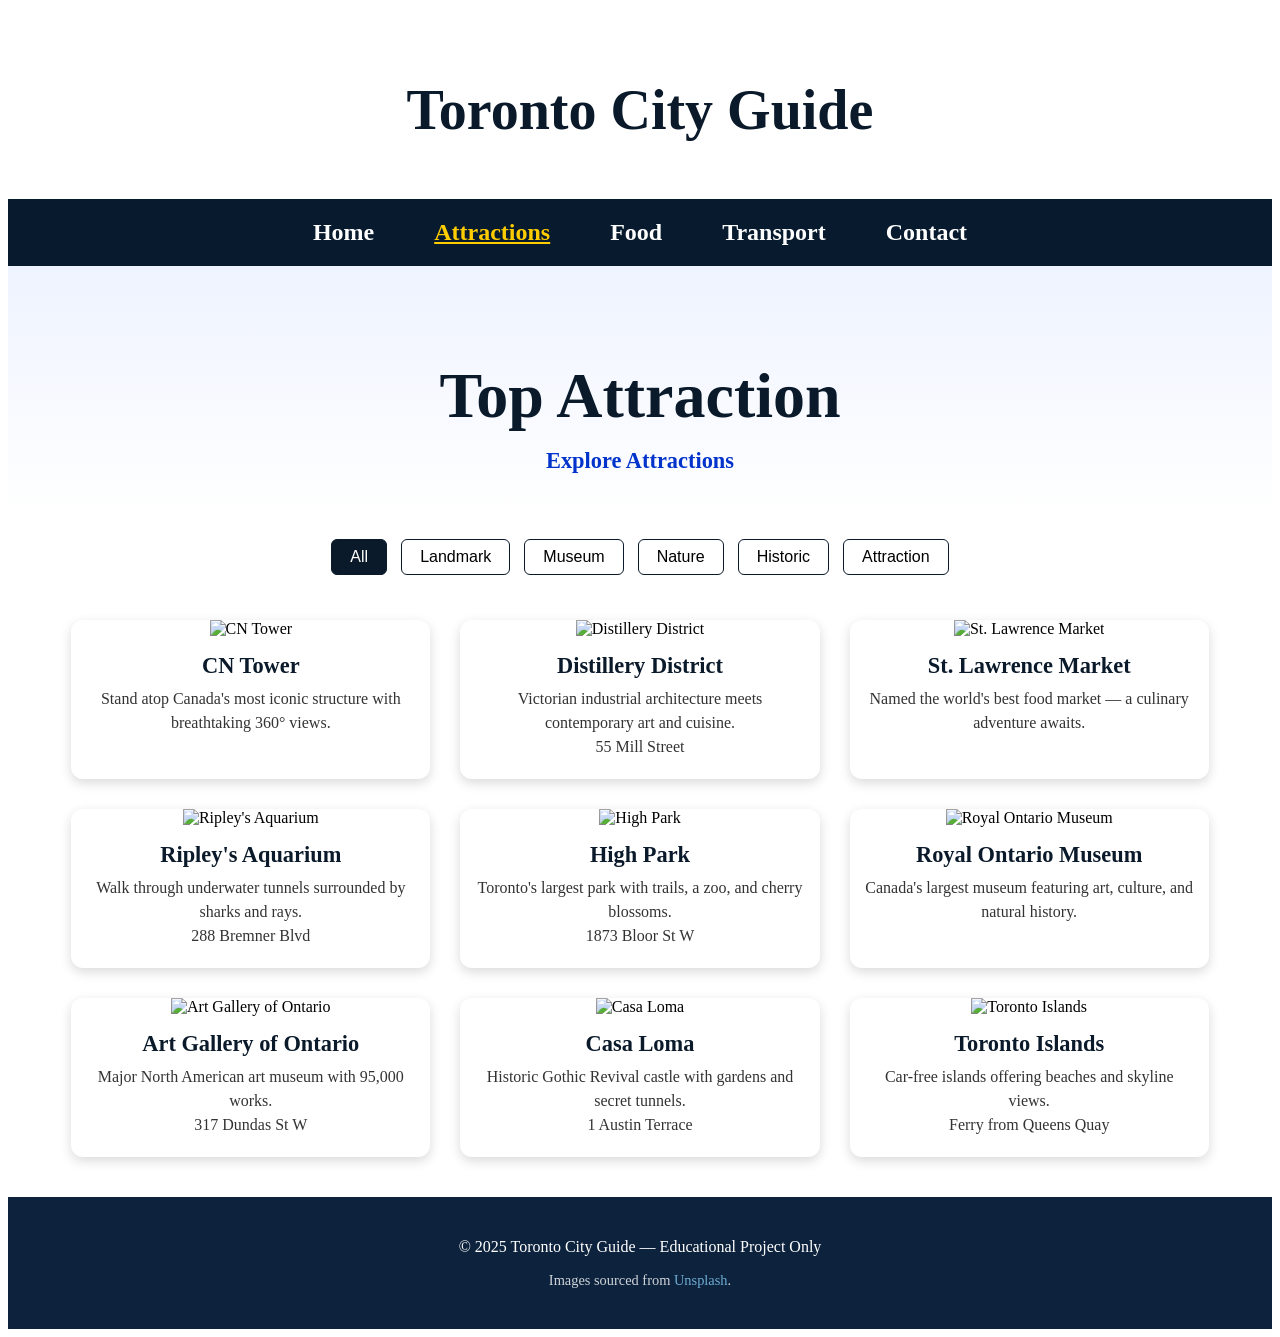
==== attractions.html @ cb55c859 "Add files via upload" ====
<!DOCTYPE html>
<html lang="en">
<head>
    <meta name="viewport" content="width=device-width, initial-scale=1.0">
    <meta charset="UTF-8">
    <link rel="stylesheet" href="attractions.css">
</head>

<body>

<header>
    <h1>Toronto City Guide</h1>
</header>

<nav>
    <a href="index.html">Home</a>
    <a href="attractions.html" class="active">Attractions</a>
    <a href="food.html">Food</a>
    <a href="transport.html">Transport</a>
    <a href="contact.html">Contact</a>
</nav>

<section class="intro-section">
    <h1 class="main-heading">Top Attraction</h1>
    <a href="#attractions" class="explore-link">Explore Attractions</a>
</section>

<section class="filter-section">
    <button class="filter-btn active" data-category="all">All</button>
    <button class="filter-btn" data-category="landmark">Landmark</button>
    <button class="filter-btn" data-category="museum">Museum</button>
    <button class="filter-btn" data-category="nature">Nature</button>
    <button class="filter-btn" data-category="historic">Historic</button>
    <button class="filter-btn" data-category="attraction">Attraction</button>
</section>


<section class="attraction-cards">

    <div class="card" data-category="landmark">
        <img src="images/CNTower.jpg" alt="CN Tower">
        <h3>CN Tower</h3>
        <p>Stand atop Canada's most iconic structure with breathtaking 360° views.</p>
    </div>

    <div class="card" data-category="historic">
        <img src="images/Distillery District.jpg" alt="Distillery District">
        <h3>Distillery District</h3>
        <p>Victorian industrial architecture meets contemporary art and cuisine.<br>55 Mill Street</p>
    </div>

    <div class="card" data-category="historic">
        <img src="images/St. Lawrence Market.jpg" alt="St. Lawrence Market">
        <h3>St. Lawrence Market</h3>
        <p>Named the world's best food market — a culinary adventure awaits.</p>
    </div>

    <div class="card" data-category="attraction">
        <img src="images/Ripley's Aquarium.jpg" alt="Ripley's Aquarium">
        <h3>Ripley's Aquarium</h3>
        <p>Walk through underwater tunnels surrounded by sharks and rays.<br>288 Bremner Blvd</p>
    </div>

    <div class="card" data-category="nature">
        <img src="images/High Park.jpg" alt="High Park">
        <h3>High Park</h3>
        <p>Toronto's largest park with trails, a zoo, and cherry blossoms.<br>1873 Bloor St W</p>
    </div>

    <div class="card" data-category="museum">
        <img src="images/Royal Ontario Museum.jpg" alt="Royal Ontario Museum">
        <h3>Royal Ontario Museum</h3>
        <p>Canada's largest museum featuring art, culture, and natural history.</p>
    </div>

    <div class="card" data-category="museum">
        <img src="images/Art Gallery of Ontario.jpg" alt="Art Gallery of Ontario">
        <h3>Art Gallery of Ontario</h3>
        <p>Major North American art museum with 95,000 works.<br>317 Dundas St W</p>
    </div>

    <div class="card" data-category="landmark">
        <img src="images/Casa Loma.jpg" alt="Casa Loma">
        <h3>Casa Loma</h3>
        <p>Historic Gothic Revival castle with gardens and secret tunnels.<br>1 Austin Terrace</p>
    </div>

    <div class="card" data-category="nature">
        <img src="images/Toronto Islands.jpg" alt="Toronto Islands">
        <h3>Toronto Islands</h3>
        <p>Car-free islands offering beaches and skyline views.<br>Ferry from Queens Quay</p>
    </div>

</section>
<script>
const filterButtons = document.querySelectorAll(".filter-btn");
const cards = document.querySelectorAll(".card");

filterButtons.forEach(button => {
    button.addEventListener("click", () => {

        filterButtons.forEach(btn => btn.classList.remove("active"));
        button.classList.add("active");
        
        const category = button.dataset.category;

        cards.forEach(card => {
            
            if (category === "all") {
                card.style.display = "block";
            } 
            
            else if (card.dataset.category === category) {
                card.style.display = "block";
            } 
            
            else {
                card.style.display = "none";
            }
        });
    });
});
</script>


<footer class="site-footer">
    <p>© 2025 Toronto City Guide — Educational Project Only</p>
    <p class="credits">Images sourced from <a href="https://unsplash.com" target="_blank">Unsplash</a>.</p>
</footer>

</body>
</html>
---- attractions.css ----
/* ============================
   HEADER
============================ */
header h1 {
    text-align: center;
    font-size: 3.5rem;
    padding: 40px 0 20px 0;
    color: #0a1a2a;
}

/* ============================
   NAVIGATION BAR
============================ */
nav {
    background-color: #071a2e;
    padding: 20px 0;
    display: flex;
    justify-content: center;
    gap: 60px;
}

nav a {
    color: white;
    text-decoration: none;
    font-size: 1.5rem;
    font-weight: bold;
    transition: 0.3s ease;
}

nav a:hover {
    color: #ffcc00;
}

nav a.active {
    color: #ffcc00;
    text-decoration: underline;
}

/* ============================
   INTRO SECTION (Top Attraction)
============================ */
.intro-section {
    padding: 40px 30px;
    text-align: center;
    background: linear-gradient(to bottom, #eef3ff, #ffffff);
}

.main-heading {
    font-size: 4rem;
    font-weight: 800;
    color: #0a1a2a;
    margin-bottom: 15px;
}

.explore-link {
    font-size: 1.4rem;
    font-weight: 600;
    color: #0033cc;
    text-decoration: none;
}

.explore-link:hover {
    color: #ffcc00;
}

/* ============================
   FILTER BUTTONS
============================ */
.filter-section {
    text-align: center;
    margin-top: 20px;
    margin-bottom: 20px;
}

.filter-btn {
    padding: 8px 18px;
    margin: 5px;
    border: 1px solid #0a1a2a;
    border-radius: 6px;
    background: white;
    cursor: pointer;
    font-size: 1rem;
    transition: 0.3s ease;
}

.filter-btn:hover {
    background: #0a1a2a;
    color: white;
}

.filter-btn.active {
    background: #0a1a2a;
    color: white;
}

/* ============================
   ATTRACTION CARDS (Grid)
============================ */
.attraction-cards {
    display: grid;
    grid-template-columns: repeat(3, 1fr);
    gap: 30px;
    width: 90%;
    margin: 40px auto;
}

/* CARD BASE STYLE */
.card {
    background: white;
    border-radius: 12px;
    padding-bottom: 20px;
    box-shadow: 0 4px 12px rgba(0,0,0,0.15);
    overflow: hidden;
    text-align: center;
    transition: transform 0.3s ease, box-shadow 0.3s ease;
}

/* CARD HOVER EFFECT */
.card:hover {
    transform: translateY(-10px);
    box-shadow: 0 10px 25px rgba(0,0,0,0.25);
}

/* IMAGES */
.card img {
    width: 100%;
    height: 220px;
    object-fit: cover;
    transition: transform 0.4s ease;
}

.card:hover img {
    transform: scale(1.07);
}

/* TITLES */
.card h3 {
    margin: 15px 0 8px;
    font-size: 1.4rem;
    font-weight: 700;
    color: #0a1a2a;
    transition: 0.3s;
}

.card:hover h3 {
    color: #ffcc00;
}

/* TEXT */
.card p {
    margin: 0 15px;
    font-size: 1rem;
    color: #333;
    line-height: 1.5;
}

/* ============================
   FOOTER
============================ */
.site-footer {
    background-color: #0d233d;
    color: white;
    text-align: center;
    padding: 25px 10px;
    margin-top: 40px;
    font-size: 1rem;
}

.site-footer a {
    color: #87cefa; 
    text-decoration: none;
}

.site-footer a:hover {
    text-decoration: underline;
}

.credits {
    margin-top: 8px;
    font-size: 0.9rem;
    opacity: 0.8;
}

/* ============================
   RESPONSIVE DESIGN
============================ */
@media (max-width: 900px) {

    nav {
        flex-wrap: wrap;
        gap: 20px;
        padding: 15px 0;
    }

    nav a {
        font-size: 1.1rem;
    }

    .attraction-cards {
        grid-template-columns: repeat(2, 1fr);
    }

    .main-heading {
        font-size: 2.5rem;
    }
}

@media (max-width: 600px) {

    nav {
        gap: 10px;
    }

    nav a {
        font-size: 1rem;
    }

    .attraction-cards {
        grid-template-columns: 1fr;
    }

    .main-heading {
        font-size: 2.2rem;
    }
}
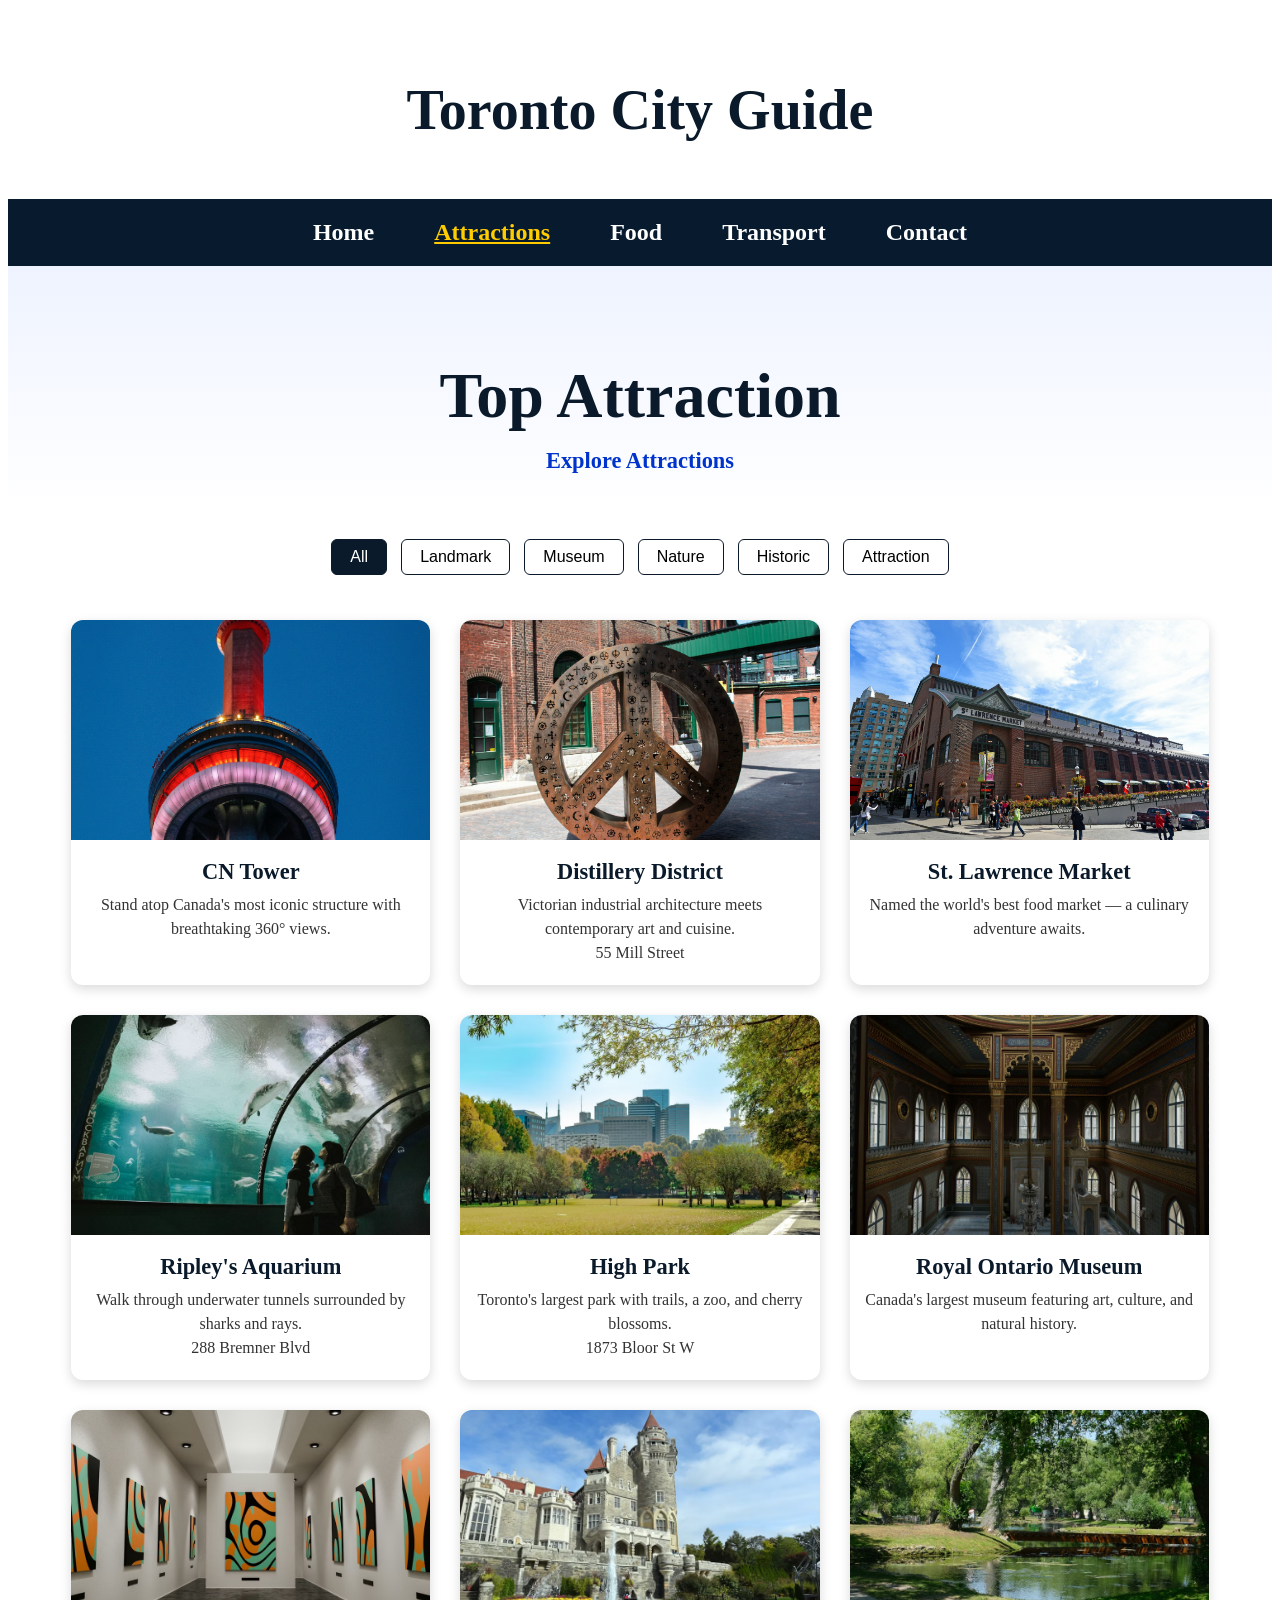
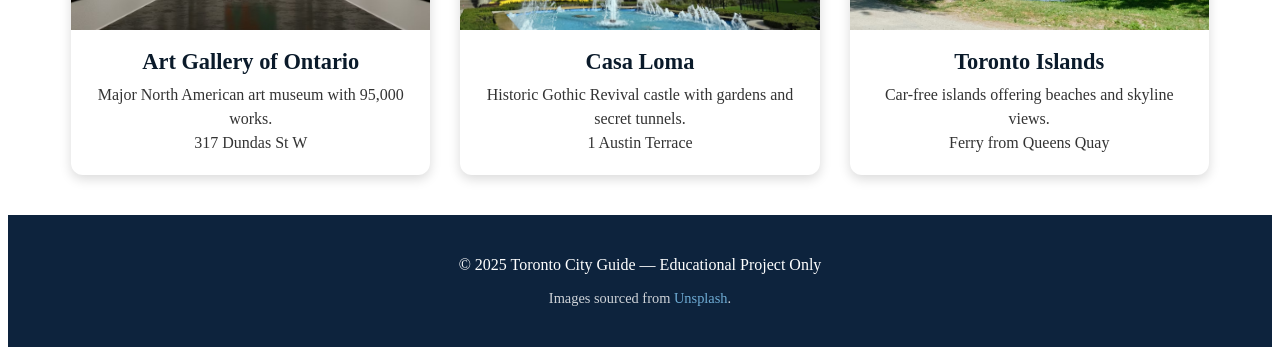
==== commit e2e45203: "Fix image source case for CN Tower Corrected the image source filename for CN Tower." ====
--- a/attractions.html
+++ b/attractions.html
@@ -38,7 +38,7 @@
 <section class="attraction-cards">
 
     <div class="card" data-category="landmark">
-        <img src="images/CNTower.jpg" alt="CN Tower">
+     <img src="images/CNtower.jpg" alt="CN Tower">
         <h3>CN Tower</h3>
         <p>Stand atop Canada's most iconic structure with breathtaking 360° views.</p>
     </div>
